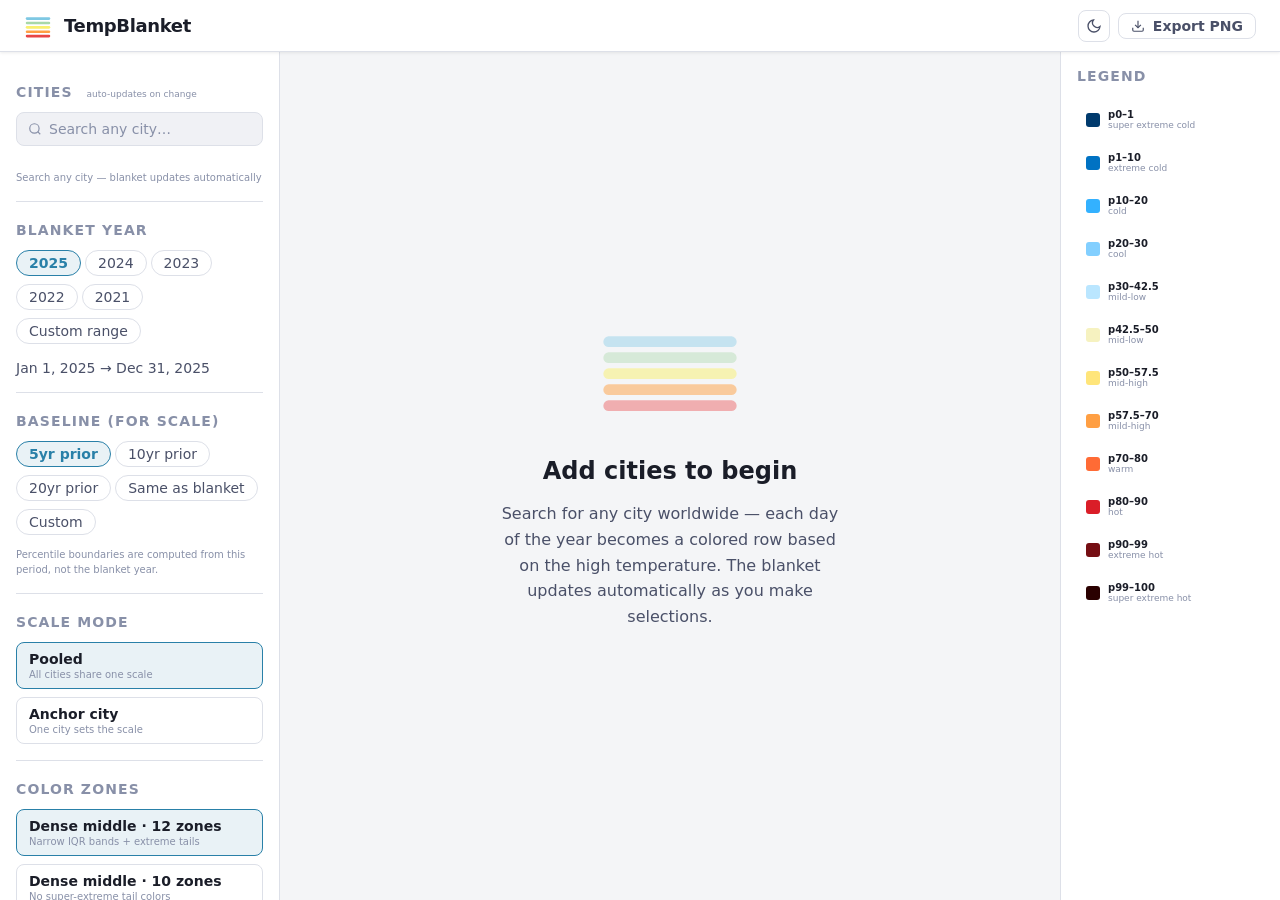
==== roles/temperature-blanket/files/index.html @ abc6fe7b "add new temp blanket app" ====
<!DOCTYPE html>
<html lang="en" data-theme="dark">
<head>
  <meta charset="UTF-8" />
  <meta name="viewport" content="width=device-width, initial-scale=1.0" />
  <title>Temperature Blanket — Visualize Any City's Year in Color</title>
  <meta name="description" content="Turn any city's temperature data into a beautiful knitting blanket pattern. Explore seasonal variation across cities worldwide." />
  <link rel="preconnect" href="https://api.fontshare.com" />
  <link href="https://api.fontshare.com/v2/css?f[]=satoshi@400,500,600,700&f[]=cabinet-grotesk@700,800&display=swap" rel="stylesheet" />
  <link rel="stylesheet" href="styles.css" />
</head>
<body>
  <!-- Header -->
  <header class="app-header">
    <div class="header-brand">
      <svg class="logo-icon" viewBox="0 0 32 32" fill="none" aria-label="Temperature Blanket logo">
        <rect x="2" y="6" width="28" height="3" rx="1.5" fill="#7ec8e3"/>
        <rect x="2" y="11" width="28" height="3" rx="1.5" fill="#a8d8a8"/>
        <rect x="2" y="16" width="28" height="3" rx="1.5" fill="#f9f06e"/>
        <rect x="2" y="21" width="28" height="3" rx="1.5" fill="#ff9f43"/>
        <rect x="2" y="26" width="28" height="3" rx="1.5" fill="#e84545"/>
      </svg>
      <span class="logo-text">TempBlanket</span>
    </div>
    <div class="header-actions">
      <button class="btn btn-ghost btn-icon" id="btn-theme" title="Toggle theme" data-testid="button-theme">
        <svg class="icon-sun" viewBox="0 0 24 24" fill="none" stroke="currentColor" stroke-width="2"><circle cx="12" cy="12" r="5"/><line x1="12" y1="1" x2="12" y2="3"/><line x1="12" y1="21" x2="12" y2="23"/><line x1="4.22" y1="4.22" x2="5.64" y2="5.64"/><line x1="18.36" y1="18.36" x2="19.78" y2="19.78"/><line x1="1" y1="12" x2="3" y2="12"/><line x1="21" y1="12" x2="23" y2="12"/><line x1="4.22" y1="19.78" x2="5.64" y2="18.36"/><line x1="18.36" y1="5.64" x2="19.78" y2="4.22"/></svg>
        <svg class="icon-moon" viewBox="0 0 24 24" fill="none" stroke="currentColor" stroke-width="2"><path d="M21 12.79A9 9 0 1 1 11.21 3 7 7 0 0 0 21 12.79z"/></svg>
      </button>
      <button class="btn btn-ghost btn-sm" id="btn-download" data-testid="button-download">
        <svg viewBox="0 0 24 24" fill="none" stroke="currentColor" stroke-width="2" class="btn-icon-left"><path d="M21 15v4a2 2 0 01-2 2H5a2 2 0 01-2-2v-4"/><polyline points="7,10 12,15 17,10"/><line x1="12" y1="15" x2="12" y2="3"/></svg>
        Export PNG
      </button>
    </div>
  </header>

  <!-- Main layout -->
  <div class="app-layout">

    <!-- Sidebar controls -->
    <aside class="sidebar" id="sidebar">
      <div class="sidebar-scroll">

        <!-- Cities section -->
        <section class="control-section">
          <h2 class="section-title">Cities <span class="section-hint">auto-updates on change</span></h2>
          <div class="city-search-wrap">
            <div class="search-input-wrap">
              <svg class="search-icon" viewBox="0 0 24 24" fill="none" stroke="currentColor" stroke-width="2"><circle cx="11" cy="11" r="8"/><line x1="21" y1="21" x2="16.65" y2="16.65"/></svg>
              <input type="text" id="city-search" class="input" placeholder="Search any city…" autocomplete="off" data-testid="input-city-search" />
              <button class="search-clear hidden" id="search-clear" aria-label="Clear search">
                <svg viewBox="0 0 24 24" fill="none" stroke="currentColor" stroke-width="2"><line x1="18" y1="6" x2="6" y2="18"/><line x1="6" y1="6" x2="18" y2="18"/></svg>
              </button>
            </div>
            <div class="search-results hidden" id="search-results"></div>
          </div>
          <div class="city-chips" id="city-chips"></div>
          <p class="hint-text" id="city-hint">Search any city — blanket updates automatically</p>
        </section>

        <!-- Date range -->
        <section class="control-section">
          <h2 class="section-title">Blanket Year</h2>
          <div class="preset-pills" id="year-pills">
            <!-- populated by JS -->
          </div>
          <div class="date-inputs hidden" id="custom-range-inputs">
            <div class="form-row">
              <label class="form-label">Start</label>
              <input type="date" id="date-start" class="input" data-testid="input-date-start" />
            </div>
            <div class="form-row">
              <label class="form-label">End</label>
              <input type="date" id="date-end" class="input" data-testid="input-date-end" />
            </div>
          </div>
          <span class="date-range-text" id="date-range-text"></span>
        </section>

        <!-- Baseline -->
        <section class="control-section">
          <h2 class="section-title">Baseline (for scale)</h2>
          <div class="preset-pills" id="baseline-pills">
            <!-- populated by JS -->
          </div>
          <div class="date-inputs hidden" id="baseline-custom-inputs">
            <div class="form-row">
              <label class="form-label">Start</label>
              <input type="date" id="baseline-start" class="input" />
            </div>
            <div class="form-row">
              <label class="form-label">End</label>
              <input type="date" id="baseline-end" class="input" />
            </div>
          </div>
          <p class="hint-text">Percentile boundaries are computed from this period, not the blanket year.</p>
        </section>

        <!-- Scale mode -->
        <section class="control-section">
          <h2 class="section-title">Scale Mode</h2>
          <div class="radio-group">
            <label class="radio-option" data-testid="scale-pooled">
              <input type="radio" name="scale" value="pooled" checked />
              <span class="radio-label">
                <span class="radio-title">Pooled</span>
                <span class="radio-desc">All cities share one scale</span>
              </span>
            </label>
            <label class="radio-option" data-testid="scale-anchor">
              <input type="radio" name="scale" value="anchor" />
              <span class="radio-label">
                <span class="radio-title">Anchor city</span>
                <span class="radio-desc">One city sets the scale</span>
              </span>
            </label>
          </div>
          <div class="hidden" id="anchor-selector">
            <select class="input" id="anchor-city" data-testid="select-anchor-city">
              <option value="">Select anchor city…</option>
            </select>
          </div>
        </section>

        <!-- Bucket mode -->
        <section class="control-section">
          <h2 class="section-title">Color Zones</h2>
          <div class="radio-group">
            <label class="radio-option" data-testid="bucket-dense12">
              <input type="radio" name="bucket" value="dense12" checked />
              <span class="radio-label">
                <span class="radio-title">Dense middle · 12 zones</span>
                <span class="radio-desc">Narrow IQR bands + extreme tails</span>
              </span>
            </label>
            <label class="radio-option" data-testid="bucket-dense10">
              <input type="radio" name="bucket" value="dense10" />
              <span class="radio-label">
                <span class="radio-title">Dense middle · 10 zones</span>
                <span class="radio-desc">No super-extreme tail colors</span>
              </span>
            </label>
            <label class="radio-option" data-testid="bucket-uniform-pct">
              <input type="radio" name="bucket" value="uniform-pct" />
              <span class="radio-label">
                <span class="radio-title">Uniform percentile</span>
                <span class="radio-desc">Equal deciles (p0–10, 10–20…)</span>
              </span>
            </label>
            <label class="radio-option" data-testid="bucket-uniform-temp">
              <input type="radio" name="bucket" value="uniform-temp" />
              <span class="radio-label">
                <span class="radio-title">Uniform temperature</span>
                <span class="radio-desc">Equal °F width across range</span>
              </span>
            </label>
          </div>
        </section>

        <!-- Color palette -->
        <section class="control-section">
          <h2 class="section-title">Color Palette</h2>
          <div class="palette-grid" id="palette-grid">
            <!-- populated by JS -->
          </div>
          <div class="custom-colors hidden" id="custom-colors">
            <p class="hint-text">Click a swatch to edit</p>
            <div class="swatch-row" id="swatch-row"></div>
          </div>
          <div class="gradient-pickers hidden" id="gradient-pickers">
            <div class="gradient-picker-row">
              <label class="gradient-label">Cold end</label>
              <input type="color" id="gradient-start" value="#003a6d" class="color-picker" />
              <div class="gradient-preview" id="gradient-preview"></div>
              <input type="color" id="gradient-end" value="#750e13" class="color-picker" />
              <label class="gradient-label">Hot end</label>
            </div>
            <p class="hint-text">Colors are linearly interpolated across all zones</p>
          </div>
        </section>

        <!-- Options -->
        <section class="control-section">
          <h2 class="section-title">Options</h2>
          <label class="toggle-row" data-testid="toggle-sh-shift">
            <span class="toggle-label">
              <span>Shift southern hemisphere</span>
              <span class="toggle-desc">+6 months for seasonal alignment</span>
            </span>
            <div class="toggle-switch">
              <input type="checkbox" id="toggle-sh" checked />
              <span class="toggle-knob"></span>
            </div>
          </label>
          <label class="toggle-row" data-testid="toggle-fahrenheit">
            <span class="toggle-label">
              <span>Display in Fahrenheit</span>
              <span class="toggle-desc">Off = Celsius</span>
            </span>
            <div class="toggle-switch">
              <input type="checkbox" id="toggle-fahrenheit" checked />
              <span class="toggle-knob"></span>
            </div>
          </label>
        </section>

        <!-- spacer -->

      </div>
    </aside>

    <!-- Main canvas area -->
    <main class="canvas-area" id="canvas-area">
      <!-- Loading state -->
      <div class="loading-overlay hidden" id="loading-overlay">
        <div class="loading-content">
          <div class="spinner"></div>
          <p class="loading-text" id="loading-text">Fetching weather data…</p>
          <div class="loading-progress">
            <div class="progress-bar" id="progress-bar"></div>
          </div>
        </div>
      </div>

      <!-- Empty state -->
      <div class="empty-state" id="empty-state">
        <div class="empty-illustration">
          <svg viewBox="0 0 120 80" fill="none" class="empty-svg">
            <rect x="10" y="10" width="100" height="8" rx="4" fill="#7ec8e3" opacity="0.4"/>
            <rect x="10" y="22" width="100" height="8" rx="4" fill="#a8d8a8" opacity="0.4"/>
            <rect x="10" y="34" width="100" height="8" rx="4" fill="#f9f06e" opacity="0.5"/>
            <rect x="10" y="46" width="100" height="8" rx="4" fill="#ff9f43" opacity="0.5"/>
            <rect x="10" y="58" width="100" height="8" rx="4" fill="#e84545" opacity="0.4"/>
          </svg>
        </div>
        <h2 class="empty-title">Add cities to begin</h2>
        <p class="empty-desc">Search for any city worldwide — each day of the year becomes a colored row based on the high temperature. The blanket updates automatically as you make selections.</p>
      </div>

      <!-- Error state -->
      <div class="error-state hidden" id="error-state">
        <p class="error-text" id="error-text"></p>
        <button class="btn btn-ghost btn-sm" id="btn-retry">Retry</button>
      </div>

      <!-- Blanket canvas container -->
      <div class="blanket-container hidden" id="blanket-container">
        <!-- Zoom controls -->
        <div class="zoom-controls">
          <button class="btn btn-ghost btn-icon btn-sm" id="btn-zoom-in" title="Zoom in" data-testid="button-zoom-in">
            <svg viewBox="0 0 24 24" fill="none" stroke="currentColor" stroke-width="2"><line x1="12" y1="5" x2="12" y2="19"/><line x1="5" y1="12" x2="19" y2="12"/></svg>
          </button>
          <span class="zoom-level" id="zoom-level">100%</span>
          <button class="btn btn-ghost btn-icon btn-sm" id="btn-zoom-out" title="Zoom out" data-testid="button-zoom-out">
            <svg viewBox="0 0 24 24" fill="none" stroke="currentColor" stroke-width="2"><line x1="5" y1="12" x2="19" y2="12"/></svg>
          </button>
          <button class="btn btn-ghost btn-icon btn-sm" id="btn-zoom-reset" title="Reset zoom" data-testid="button-zoom-reset">
            <svg viewBox="0 0 24 24" fill="none" stroke="currentColor" stroke-width="2"><path d="M3 12a9 9 0 1 0 9-9 9.75 9.75 0 0 0-6.74 2.74L3 8"/><path d="M3 3v5h5"/></svg>
          </button>
        </div>

        <!-- Canvas wrapper (pan/zoom target) -->
        <div class="canvas-scroll-wrap" id="canvas-scroll-wrap">
          <div class="canvas-transform-wrap" id="canvas-transform-wrap">
            <div class="blanket-columns" id="blanket-columns">
              <!-- columns injected by JS -->
            </div>
          </div>
        </div>
      </div>

      <!-- Tooltip -->
      <div class="tooltip hidden" id="tooltip">
        <div class="tooltip-city" id="tooltip-city"></div>
        <div class="tooltip-date" id="tooltip-date"></div>
        <div class="tooltip-temp" id="tooltip-temp"></div>
        <div class="tooltip-zone" id="tooltip-zone"></div>
      </div>
    </main>

    <!-- Legend panel -->
    <aside class="legend-panel" id="legend-panel">
      <h2 class="section-title">Legend</h2>
      <div class="legend-items" id="legend-items">
        <!-- populated by JS -->
      </div>
      <div class="legend-stats hidden" id="legend-stats">
        <h3 class="stats-title">Selected City Stats</h3>
        <div class="stats-grid" id="stats-grid"></div>
      </div>
    </aside>

  </div>

  <!-- Per-city override popover (shared, single instance) -->
  <div class="col-popover hidden" id="col-popover">
    <div class="popover-section">
      <div class="popover-label">City</div>
      <div class="city-search-wrap" style="position:relative">
        <div class="search-input-wrap">
          <svg class="search-icon" viewBox="0 0 24 24" fill="none" stroke="currentColor" stroke-width="2"><circle cx="11" cy="11" r="8"/><line x1="21" y1="21" x2="16.65" y2="16.65"/></svg>
          <input type="text" id="popover-city-search" class="input" placeholder="Change city…" autocomplete="off" />
        </div>
        <div class="search-results hidden" id="popover-city-results"></div>
      </div>
    </div>
    <div class="popover-section">
      <div class="popover-label">Year</div>
      <div class="popover-year-pills" id="popover-year-pills"></div>
      <div class="popover-custom-dates hidden" id="popover-custom-dates">
        <div class="popover-date-row">
          <input type="date" id="popover-date-start" class="input input-sm" />
          <span class="popover-date-sep">→</span>
          <input type="date" id="popover-date-end" class="input input-sm" />
        </div>
      </div>
    </div>
    <div class="popover-section">
      <div class="popover-label">Color Palette</div>
      <div class="popover-palette-grid" id="popover-palette-grid"></div>
    </div>
    <div class="popover-section">
      <div class="popover-label">Zone Scheme</div>
      <div class="popover-zones" id="popover-zones"></div>
    </div>
    <button class="btn btn-ghost btn-sm btn-full" id="popover-reset">Reset to global defaults</button>
  </div>

  <script src="app.js"></script>
</body>
</html>
---- roles/temperature-blanket/files/styles.css ----
/* ============================================================
   Temperature Blanket — Design System + Styles
   Dark-first, cozy/data-aesthetic
   ============================================================ */

@import url('https://api.fontshare.com/v2/css?f[]=satoshi@400,500,600,700&f[]=cabinet-grotesk@700,800&display=swap');

/* ── Tokens ──────────────────────────────────────────────── */
:root {
  --font-display: 'Cabinet Grotesk', 'Satoshi', system-ui, sans-serif;
  --font-body:    'Satoshi', system-ui, sans-serif;

  --text-xs:   clamp(0.75rem,  0.7rem  + 0.25vw, 0.875rem);
  --text-sm:   clamp(0.875rem, 0.8rem  + 0.35vw, 1rem);
  --text-base: clamp(1rem,     0.95rem + 0.25vw, 1.125rem);
  --text-lg:   clamp(1.125rem, 1rem    + 0.75vw, 1.5rem);
  --text-xl:   clamp(1.5rem,   1.2rem  + 1.25vw, 2.25rem);

  --space-1:  0.25rem;
  --space-2:  0.5rem;
  --space-3:  0.75rem;
  --space-4:  1rem;
  --space-5:  1.25rem;
  --space-6:  1.5rem;
  --space-8:  2rem;
  --space-10: 2.5rem;
  --space-12: 3rem;

  --radius-sm:  4px;
  --radius-md:  8px;
  --radius-lg:  12px;
  --radius-xl:  16px;
  --radius-full: 9999px;

  --sidebar-w: 280px;
  --legend-w:  220px;
  --header-h:  52px;

  --transition: 150ms ease;
  --transition-slow: 300ms ease;

  /* Row height per day in the blanket */
  --row-h: 5px;
}

/* ── Dark Theme (default) ────────────────────────────────── */
:root, [data-theme="dark"] {
  --color-bg:         #0d0f14;
  --color-surface:    #13161e;
  --color-surface-2:  #1a1e28;
  --color-surface-3:  #222636;
  --color-border:     #2a2f40;
  --color-border-2:   #353b52;
  --color-text:       #e8eaf0;
  --color-text-2:     #9aa0b8;
  --color-text-3:     #5c6278;
  --color-accent:     #7ec8e3;
  --color-accent-dim: rgba(126, 200, 227, 0.12);
  --color-danger:     #e84545;
  --color-success:    #a8d8a8;
  --shadow-sm: 0 1px 3px rgba(0,0,0,0.4);
  --shadow-md: 0 4px 16px rgba(0,0,0,0.5);
  --shadow-lg: 0 8px 32px rgba(0,0,0,0.6);
}

[data-theme="light"] {
  --color-bg:         #f4f5f7;
  --color-surface:    #ffffff;
  --color-surface-2:  #f0f1f5;
  --color-surface-3:  #e8eaef;
  --color-border:     #dde0e8;
  --color-border-2:   #cdd0da;
  --color-text:       #1a1d28;
  --color-text-2:     #4a5068;
  --color-text-3:     #8890a8;
  --color-accent:     #2980a8;
  --color-accent-dim: rgba(41, 128, 168, 0.1);
  --color-danger:     #d63030;
  --color-success:    #3a8a3a;
  --shadow-sm: 0 1px 3px rgba(0,0,0,0.08);
  --shadow-md: 0 4px 16px rgba(0,0,0,0.12);
  --shadow-lg: 0 8px 32px rgba(0,0,0,0.16);
}

/* ── Reset ───────────────────────────────────────────────── */
*, *::before, *::after { box-sizing: border-box; margin: 0; padding: 0; }
html { font-size: 16px; -webkit-font-smoothing: antialiased; }
body {
  font-family: var(--font-body);
  background: var(--color-bg);
  color: var(--color-text);
  font-size: var(--text-sm);
  overflow: hidden;
  height: 100vh;
  display: flex;
  flex-direction: column;
}

/* ── Header ──────────────────────────────────────────────── */
.app-header {
  height: var(--header-h);
  background: var(--color-surface);
  border-bottom: 1px solid var(--color-border);
  display: flex;
  align-items: center;
  justify-content: space-between;
  padding: 0 var(--space-6);
  flex-shrink: 0;
  z-index: 100;
  box-shadow: var(--shadow-sm);
}
.header-brand { display: flex; align-items: center; gap: var(--space-3); }
.logo-icon { width: 28px; height: 28px; }
.logo-text {
  font-family: var(--font-display);
  font-size: var(--text-base);
  font-weight: 800;
  letter-spacing: -0.02em;
  color: var(--color-text);
}
.header-actions { display: flex; align-items: center; gap: var(--space-2); }

/* ── App Layout ──────────────────────────────────────────── */
.app-layout {
  display: grid;
  grid-template-columns: var(--sidebar-w) 1fr var(--legend-w);
  flex: 1;
  overflow: hidden;
}

/* ── Sidebar ─────────────────────────────────────────────── */
.sidebar {
  background: var(--color-surface);
  border-right: 1px solid var(--color-border);
  overflow: hidden;
  display: flex;
  flex-direction: column;
}
.sidebar-scroll {
  flex: 1;
  overflow-y: auto;
  padding: var(--space-4);
  display: flex;
  flex-direction: column;
  gap: var(--space-1);
}
.sidebar-scroll::-webkit-scrollbar { width: 4px; }
.sidebar-scroll::-webkit-scrollbar-thumb { background: var(--color-border-2); border-radius: var(--radius-full); }

.control-section {
  padding: var(--space-4) 0;
  border-bottom: 1px solid var(--color-border);
  display: flex;
  flex-direction: column;
  gap: var(--space-3);
}
.control-section:last-of-type { border-bottom: none; }

.section-title {
  font-family: var(--font-display);
  font-size: var(--text-xs);
  font-weight: 700;
  text-transform: uppercase;
  letter-spacing: 0.08em;
  color: var(--color-text-3);
}

/* ── City Search ─────────────────────────────────────────── */
.city-search-wrap { position: relative; }
.search-input-wrap {
  position: relative;
  display: flex;
  align-items: center;
}
.search-icon {
  position: absolute;
  left: var(--space-3);
  width: 14px;
  height: 14px;
  color: var(--color-text-3);
  pointer-events: none;
}
.search-clear {
  position: absolute;
  right: var(--space-2);
  background: none;
  border: none;
  cursor: pointer;
  color: var(--color-text-3);
  width: 20px;
  height: 20px;
  display: flex;
  align-items: center;
  justify-content: center;
  border-radius: var(--radius-sm);
}
.search-clear svg { width: 12px; height: 12px; }
.search-clear:hover { color: var(--color-text); background: var(--color-surface-3); }

.search-results {
  position: absolute;
  top: calc(100% + var(--space-1));
  left: 0;
  right: 0;
  background: var(--color-surface-2);
  border: 1px solid var(--color-border-2);
  border-radius: var(--radius-md);
  box-shadow: var(--shadow-md);
  z-index: 200;
  overflow: hidden;
  max-height: 200px;
  overflow-y: auto;
}
.search-result-item {
  padding: var(--space-2) var(--space-4);
  cursor: pointer;
  transition: background var(--transition);
  display: flex;
  flex-direction: column;
  gap: 2px;
}
.search-result-item:hover { background: var(--color-surface-3); }
.result-name { font-size: var(--text-sm); font-weight: 500; color: var(--color-text); }
.result-country { font-size: var(--text-xs); color: var(--color-text-3); }
.search-loading { padding: var(--space-3) var(--space-4); color: var(--color-text-3); font-size: var(--text-xs); }

/* ── City Chips ──────────────────────────────────────────── */
.city-chips {
  display: flex;
  flex-direction: column;
  gap: var(--space-2);
}
.city-chip {
  display: flex;
  align-items: center;
  gap: var(--space-2);
  padding: var(--space-2) var(--space-3);
  background: var(--color-surface-2);
  border: 1px solid var(--color-border);
  border-radius: var(--radius-md);
  transition: border-color var(--transition);
}
.city-chip:hover { border-color: var(--color-border-2); }
.chip-dot {
  width: 10px;
  height: 10px;
  border-radius: 2px;
  flex-shrink: 0;
}
.chip-info { flex: 1; min-width: 0; }
.chip-name {
  font-size: var(--text-xs);
  font-weight: 600;
  color: var(--color-text);
  white-space: nowrap;
  overflow: hidden;
  text-overflow: ellipsis;
  display: flex;
  align-items: center;
  gap: var(--space-1);
}
.chip-badge {
  font-size: 9px;
  font-weight: 700;
  padding: 1px 4px;
  border-radius: 3px;
  text-transform: uppercase;
  letter-spacing: 0.05em;
  background: var(--color-accent-dim);
  color: var(--color-accent);
}
.chip-meta { font-size: 10px; color: var(--color-text-3); }
.chip-actions { display: flex; gap: var(--space-1); }
.chip-btn {
  width: 22px;
  height: 22px;
  display: flex;
  align-items: center;
  justify-content: center;
  border: none;
  background: none;
  cursor: pointer;
  border-radius: var(--radius-sm);
  color: var(--color-text-3);
  transition: all var(--transition);
}
.chip-btn:hover { background: var(--color-surface-3); color: var(--color-text); }
.chip-btn svg { width: 12px; height: 12px; }
.chip-btn.remove:hover { color: var(--color-danger); }

/* ── Pills / Presets ─────────────────────────────────────── */
.preset-pills {
  display: flex;
  gap: var(--space-1);
  flex-wrap: wrap;
  row-gap: var(--space-2);
}
.pill {
  padding: var(--space-1) var(--space-3);
  border-radius: var(--radius-full);
  border: 1px solid var(--color-border);
  background: none;
  color: var(--color-text-2);
  font-size: var(--text-xs);
  font-weight: 500;
  cursor: pointer;
  font-family: var(--font-body);
  transition: all var(--transition);
}
.pill:hover { border-color: var(--color-border-2); color: var(--color-text); }
.pill.active {
  background: var(--color-accent-dim);
  border-color: var(--color-accent);
  color: var(--color-accent);
  font-weight: 600;
}

/* ── Date inputs ─────────────────────────────────────────── */
.date-inputs { display: flex; flex-direction: column; gap: var(--space-2); }
.form-row { display: flex; align-items: center; gap: var(--space-3); }
.form-label { font-size: var(--text-xs); color: var(--color-text-3); width: 36px; flex-shrink: 0; }
.date-range-text { font-size: var(--text-xs); color: var(--color-text-2); display: block; margin-top: var(--space-1); }

/* ── Radio options ───────────────────────────────────────── */
.radio-group { display: flex; flex-direction: column; gap: var(--space-2); }
.radio-option {
  display: flex;
  align-items: flex-start;
  gap: var(--space-2);
  padding: var(--space-2) var(--space-3);
  border-radius: var(--radius-md);
  border: 1px solid var(--color-border);
  cursor: pointer;
  transition: all var(--transition);
}
.radio-option input[type="radio"] { display: none; }
.radio-option:has(input:checked) {
  border-color: var(--color-accent);
  background: var(--color-accent-dim);
}
.radio-option:hover { border-color: var(--color-border-2); }
.radio-option:has(input:checked):hover { border-color: var(--color-accent); }
.radio-label { display: flex; flex-direction: column; gap: 2px; }
.radio-title { font-size: var(--text-xs); font-weight: 600; color: var(--color-text); }
.radio-desc { font-size: 10px; color: var(--color-text-3); }

/* ── Toggle switch ───────────────────────────────────────── */
.toggle-row {
  display: flex;
  align-items: center;
  justify-content: space-between;
  gap: var(--space-3);
  cursor: pointer;
  padding: var(--space-2) 0;
}
.toggle-label { display: flex; flex-direction: column; gap: 2px; font-size: var(--text-xs); }
.toggle-desc { font-size: 10px; color: var(--color-text-3); font-weight: 400; }
.toggle-switch {
  position: relative;
  width: 36px;
  height: 20px;
  flex-shrink: 0;
}
.toggle-switch input { display: none; }
.toggle-knob {
  position: absolute;
  inset: 0;
  background: var(--color-surface-3);
  border-radius: var(--radius-full);
  border: 1px solid var(--color-border-2);
  transition: background var(--transition);
  cursor: pointer;
}
.toggle-knob::after {
  content: '';
  position: absolute;
  width: 14px;
  height: 14px;
  top: 2px;
  left: 2px;
  background: var(--color-text-3);
  border-radius: 50%;
  transition: all var(--transition);
}
.toggle-switch input:checked + .toggle-knob {
  background: var(--color-accent);
  border-color: var(--color-accent);
}
.toggle-switch input:checked + .toggle-knob::after {
  transform: translateX(16px);
  background: white;
}

/* ── Palette ─────────────────────────────────────────────── */
.palette-grid {
  display: grid;
  grid-template-columns: 1fr 1fr;
  gap: var(--space-2);
}
.palette-option {
  border: 2px solid transparent;
  border-radius: var(--radius-md);
  cursor: pointer;
  overflow: hidden;
  transition: border-color var(--transition);
  background: none;
  padding: 0;
}
.palette-option:hover { border-color: var(--color-border-2); }
.palette-option.active { border-color: var(--color-accent); }
.palette-preview {
  display: flex;
  height: 28px;
}
.palette-preview span { flex: 1; }
.palette-name {
  font-size: 10px;
  color: var(--color-text-3);
  padding: var(--space-1) var(--space-2);
  display: block;
  text-align: center;
  background: var(--color-surface-2);
}
.swatch-row {
  display: flex;
  gap: 2px;
  flex-wrap: wrap;
}

/* ── Gradient pickers ────────────────────────────────────── */
.gradient-pickers { display: flex; flex-direction: column; gap: var(--space-2); }
.gradient-picker-row {
  display: flex;
  align-items: center;
  gap: var(--space-2);
}
.gradient-label { font-size: 9px; color: var(--color-text-3); white-space: nowrap; }
.color-picker {
  width: 28px;
  height: 28px;
  border: none;
  padding: 0;
  border-radius: var(--radius-sm);
  cursor: pointer;
  background: none;
  flex-shrink: 0;
}
.color-picker::-webkit-color-swatch-wrapper { padding: 0; }
.color-picker::-webkit-color-swatch { border: 1px solid var(--color-border-2); border-radius: var(--radius-sm); }
.gradient-preview {
  flex: 1;
  height: 20px;
  border-radius: var(--radius-sm);
  border: 1px solid var(--color-border);
}
.swatch-btn {
  width: 20px;
  height: 20px;
  border-radius: var(--radius-sm);
  border: 2px solid transparent;
  cursor: pointer;
  transition: border-color var(--transition);
  position: relative;
}
.swatch-btn:hover { border-color: white; transform: scale(1.1); }

/* ── Input ───────────────────────────────────────────────── */
.input {
  width: 100%;
  padding: var(--space-2) var(--space-3);
  padding-left: var(--space-8);
  background: var(--color-surface-2);
  border: 1px solid var(--color-border);
  border-radius: var(--radius-md);
  color: var(--color-text);
  font-size: var(--text-xs);
  font-family: var(--font-body);
  transition: border-color var(--transition);
  outline: none;
}
.input:not([type="text"]) { padding-left: var(--space-3); }
.input:focus { border-color: var(--color-accent); }
.input::placeholder { color: var(--color-text-3); }
select.input { cursor: pointer; }

/* ── Buttons ─────────────────────────────────────────────── */
.btn {
  display: inline-flex;
  align-items: center;
  justify-content: center;
  gap: var(--space-2);
  padding: var(--space-2) var(--space-4);
  border-radius: var(--radius-md);
  border: 1px solid transparent;
  font-size: var(--text-xs);
  font-weight: 600;
  font-family: var(--font-body);
  cursor: pointer;
  transition: all var(--transition);
  white-space: nowrap;
  text-decoration: none;
}
.btn-primary {
  background: var(--color-accent);
  color: #0d0f14;
  border-color: var(--color-accent);
}
.btn-primary:hover { filter: brightness(1.1); }
.btn-ghost {
  background: none;
  color: var(--color-text-2);
  border-color: var(--color-border);
}
.btn-ghost:hover { background: var(--color-surface-2); color: var(--color-text); border-color: var(--color-border-2); }
.btn-sm { padding: var(--space-1) var(--space-3); }
.btn-icon { width: 32px; height: 32px; padding: 0; }
.btn-icon svg { width: 16px; height: 16px; }
.btn-icon-left { width: 14px; height: 14px; }
.btn-full { width: 100%; }

/* ── Generate button ─────────────────────────────────────── */
.generate-wrap { padding: var(--space-4) 0 var(--space-2); }

/* ── Hints ───────────────────────────────────────────────── */
.hint-text { font-size: 10px; color: var(--color-text-3); line-height: 1.5; }
.section-hint { font-size: 9px; font-weight: 400; color: var(--color-text-3); text-transform: none; letter-spacing: 0; margin-left: var(--space-2); }

/* ── Canvas Area ─────────────────────────────────────────── */
.canvas-area {
  position: relative;
  overflow: hidden;
  background: var(--color-bg);
  display: flex;
  flex-direction: column;
}

/* ── Empty State ─────────────────────────────────────────── */
.empty-state {
  flex: 1;
  display: flex;
  flex-direction: column;
  align-items: center;
  justify-content: center;
  gap: var(--space-4);
  padding: var(--space-8);
  text-align: center;
}
.empty-illustration { margin-bottom: var(--space-2); }
.empty-svg { width: 160px; height: auto; }
.empty-title {
  font-family: var(--font-display);
  font-size: var(--text-lg);
  font-weight: 800;
  color: var(--color-text);
}
.empty-desc {
  font-size: var(--text-sm);
  color: var(--color-text-2);
  max-width: 340px;
  line-height: 1.6;
}

/* ── Error State ─────────────────────────────────────────── */
.error-state {
  flex: 1;
  display: flex;
  flex-direction: column;
  align-items: center;
  justify-content: center;
  gap: var(--space-4);
  padding: var(--space-8);
}
.error-text { font-size: var(--text-sm); color: var(--color-danger); text-align: center; }

/* ── Loading ─────────────────────────────────────────────── */
.loading-overlay {
  position: absolute;
  inset: 0;
  background: rgba(13,15,20,0.85);
  z-index: 50;
  display: flex;
  align-items: center;
  justify-content: center;
}
[data-theme="light"] .loading-overlay { background: rgba(244,245,247,0.85); }
.loading-content { display: flex; flex-direction: column; align-items: center; gap: var(--space-4); }
.spinner {
  width: 36px;
  height: 36px;
  border: 3px solid var(--color-border);
  border-top-color: var(--color-accent);
  border-radius: 50%;
  animation: spin 0.8s linear infinite;
}
@keyframes spin { to { transform: rotate(360deg); } }
.loading-text { font-size: var(--text-sm); color: var(--color-text-2); }
.loading-progress {
  width: 200px;
  height: 3px;
  background: var(--color-border);
  border-radius: var(--radius-full);
  overflow: hidden;
}
.progress-bar {
  height: 100%;
  background: var(--color-accent);
  border-radius: var(--radius-full);
  width: 0%;
  transition: width 300ms ease;
}

/* ── Blanket Container ───────────────────────────────────── */
.blanket-container {
  flex: 1;
  display: flex;
  flex-direction: column;
  overflow: hidden;
  position: relative;
}

/* ── Zoom Controls ───────────────────────────────────────── */
.zoom-controls {
  position: absolute;
  top: var(--space-3);
  right: var(--space-3);
  z-index: 20;
  display: flex;
  align-items: center;
  gap: var(--space-1);
  background: var(--color-surface);
  border: 1px solid var(--color-border);
  border-radius: var(--radius-md);
  padding: var(--space-1);
  box-shadow: var(--shadow-sm);
}
.zoom-level {
  font-size: var(--text-xs);
  color: var(--color-text-2);
  min-width: 36px;
  text-align: center;
  font-variant-numeric: tabular-nums;
}

/* ── Canvas scroll wrap ──────────────────────────────────── */
.canvas-scroll-wrap {
  flex: 1;
  overflow: auto;
  cursor: grab;
  user-select: none;
  padding: var(--space-6);
  padding-top: var(--space-10);
}
.canvas-scroll-wrap:active { cursor: grabbing; }
.canvas-scroll-wrap::-webkit-scrollbar { width: 6px; height: 6px; }
.canvas-scroll-wrap::-webkit-scrollbar-thumb { background: var(--color-border-2); border-radius: var(--radius-full); }

.canvas-transform-wrap { display: inline-block; transform-origin: top left; }

/* ── Blanket columns ─────────────────────────────────────── */
.blanket-columns {
  display: flex;
  gap: var(--space-3);
  align-items: flex-start;
}

/* Month labels panel — sits left of all columns, same height as blankets */
.month-labels-panel {
  display: flex;
  flex-direction: column;
  flex-shrink: 0;
  width: 34px;
}
.month-header-spacer {
  /* matches col-header height so labels align with canvas rows */
  height: var(--col-header-h, 62px);
  flex-shrink: 0;
}

.blanket-city-col { display: flex; flex-direction: column; align-items: center; }
.blanket-city-label {
  font-size: var(--text-xs);
  font-weight: 700;
  color: var(--color-text-2);
  margin-bottom: var(--space-2);
  text-align: center;
  white-space: nowrap;
  max-width: 120px;
  overflow: hidden;
  text-overflow: ellipsis;
}
.blanket-city-label .sh-badge {
  font-size: 9px;
  color: var(--color-accent);
  display: block;
  font-weight: 400;
}

.blanket-canvas-wrap {
  position: relative;
  display: flex;
}
.month-labels-col {
  display: flex;
  flex-direction: column;
  margin-right: var(--space-2);
  flex-shrink: 0;
}
.month-label-item {
  font-size: 9px;
  color: var(--color-text-3);
  line-height: 1;
  white-space: nowrap;
}

.city-canvas {
  display: block;
  cursor: crosshair;
  border-radius: var(--radius-sm);
}

/* ── Tooltip ─────────────────────────────────────────────── */
.tooltip {
  position: fixed;
  z-index: 1000;
  pointer-events: none;
  background: var(--color-surface);
  border: 1px solid var(--color-border-2);
  border-radius: var(--radius-md);
  padding: var(--space-2) var(--space-3);
  box-shadow: var(--shadow-md);
  min-width: 140px;
  transition: opacity 100ms ease;
}
.tooltip-city { font-size: 10px; font-weight: 700; color: var(--color-accent); margin-bottom: 2px; }
.tooltip-date { font-size: var(--text-xs); color: var(--color-text-2); margin-bottom: 2px; }
.tooltip-temp { font-size: var(--text-base); font-weight: 700; color: var(--color-text); }
.tooltip-zone { font-size: var(--text-xs); color: var(--color-text-3); margin-top: 2px; }

/* ── Legend Panel ────────────────────────────────────────── */
.legend-panel {
  background: var(--color-surface);
  border-left: 1px solid var(--color-border);
  overflow-y: auto;
  padding: var(--space-4);
  display: flex;
  flex-direction: column;
  gap: var(--space-4);
}
.legend-panel::-webkit-scrollbar { width: 4px; }
.legend-panel::-webkit-scrollbar-thumb { background: var(--color-border-2); border-radius: var(--radius-full); }

.legend-items { display: flex; flex-direction: column; gap: var(--space-1); }

.legend-item {
  display: flex;
  align-items: center;
  gap: var(--space-2);
  padding: var(--space-2);
  border-radius: var(--radius-sm);
  cursor: pointer;
  transition: background var(--transition);
  border: 1px solid transparent;
}
.legend-item:hover { background: var(--color-surface-2); }
.legend-item.highlighted { background: var(--color-surface-2); border-color: var(--color-border-2); }
.legend-item.dimmed { opacity: 0.35; }
.legend-swatch {
  width: 14px;
  height: 14px;
  border-radius: 3px;
  flex-shrink: 0;
}
.legend-info { flex: 1; min-width: 0; }
.legend-range { font-size: 10px; font-weight: 600; color: var(--color-text); display: block; }
.legend-name { font-size: 9px; color: var(--color-text-3); display: block; }

/* ── Stats ───────────────────────────────────────────────── */
.stats-title {
  font-size: var(--text-xs);
  font-weight: 700;
  color: var(--color-text-3);
  text-transform: uppercase;
  letter-spacing: 0.06em;
  padding-top: var(--space-2);
  border-top: 1px solid var(--color-border);
}
.stats-grid { display: flex; flex-direction: column; gap: var(--space-2); }
.stat-row { display: flex; justify-content: space-between; align-items: center; }
.stat-label { font-size: 10px; color: var(--color-text-3); }
.stat-value { font-size: var(--text-xs); font-weight: 600; color: var(--color-text); font-variant-numeric: tabular-nums; }

/* ── Utilities ───────────────────────────────────────────── */
.hidden { display: none !important; }

/* ── Responsive ──────────────────────────────────────────── */
@media (max-width: 900px) {
  :root {
    --sidebar-w: 240px;
    --legend-w:  180px;
  }
}
@media (max-width: 680px) {
  body { overflow: auto; }
  .app-layout {
    grid-template-columns: 1fr;
    grid-template-rows: auto 1fr auto;
  }
  .sidebar {
    border-right: none;
    border-bottom: 1px solid var(--color-border);
    max-height: 40vh;
  }
  .legend-panel {
    border-left: none;
    border-top: 1px solid var(--color-border);
    max-height: 30vh;
  }
  .canvas-area { min-height: 300px; }
  .zoom-controls { top: var(--space-2); right: var(--space-2); }
}

/* ── Skeleton loader ─────────────────────────────────────── */
.skeleton {
  background: linear-gradient(90deg,
    var(--color-surface-2) 25%,
    var(--color-surface-3) 50%,
    var(--color-surface-2) 75%);
  background-size: 200% 100%;
  animation: shimmer 1.5s infinite;
  border-radius: var(--radius-sm);
}
@keyframes shimmer { to { background-position: -200% 0; } }

/* ── Icon theme toggle ───────────────────────────────────── */
[data-theme="dark"] .icon-sun { display: block; }
[data-theme="dark"] .icon-moon { display: none; }
[data-theme="light"] .icon-sun { display: none; }
[data-theme="light"] .icon-moon { display: block; }
.icon-sun, .icon-moon { width: 16px; height: 16px; }

/* ── Per-city column headers ─────────────────────────────── */
.blanket-city-col { align-items: stretch; }

.col-header {
  background: var(--color-surface-2);
  border: 1px solid var(--color-border);
  border-radius: var(--radius-md) var(--radius-md) 0 0;
  padding: var(--space-2) var(--space-3);
  cursor: pointer;
  user-select: none;
  transition: border-color var(--transition), background var(--transition);
  margin-bottom: 0;
  min-width: 0;
}
.col-header:hover {
  border-color: var(--color-border-2);
  background: var(--color-surface-3);
}

.col-header-main {
  display: flex;
  align-items: flex-start;
  gap: var(--space-2);
  justify-content: space-between;
}

.col-header-info {
  display: flex;
  flex-direction: column;
  gap: 3px;
  min-width: 0;
  flex: 1;
}

.col-city-name {
  font-size: var(--text-sm);
  font-weight: 700;
  color: var(--color-text);
  white-space: nowrap;
  overflow: hidden;
  text-overflow: ellipsis;
  line-height: 1.3;
}

.sh-badge-sm {
  font-size: 9px;
  color: var(--color-accent);
  font-weight: 400;
  margin-left: 3px;
}

.col-override-chips {
  display: flex;
  flex-wrap: wrap;
  gap: 3px;
}

.col-chip {
  display: inline-block;
  font-size: var(--text-xs);
  font-weight: 500;
  padding: 2px 7px;
  border-radius: var(--radius-full);
  background: var(--color-surface-3);
  color: var(--color-text-3);
  border: 1px solid var(--color-border);
  line-height: 1.5;
  white-space: nowrap;
  transition: background var(--transition), color var(--transition);
}

.col-chip-overridden {
  background: var(--color-accent-dim);
  color: var(--color-accent);
  border-color: var(--color-accent);
}

.col-header-actions {
  display: flex;
  gap: 2px;
  flex-shrink: 0;
}

.col-btn {
  background: transparent;
  border: none;
  color: var(--color-text-3);
  cursor: pointer;
  font-size: 16px;
  line-height: 1;
  width: 24px;
  height: 24px;
  display: flex;
  align-items: center;
  justify-content: center;
  border-radius: var(--radius-sm);
  transition: background var(--transition), color var(--transition);
  padding: 0;
}
.col-btn:hover { background: var(--color-surface-3); color: var(--color-text); }
.col-btn-remove:hover { color: var(--color-danger); }
.col-btn-dupe:hover   { color: var(--color-accent); }

/* ── City popover ────────────────────────────────────────── */
.col-popover {
  position: fixed;
  z-index: 500;
  background: var(--color-surface);
  border: 1px solid var(--color-border-2);
  border-radius: var(--radius-lg);
  box-shadow: var(--shadow-lg);
  padding: var(--space-3);
  width: 280px;
  max-height: 80vh;
  overflow-y: auto;
  display: flex;
  flex-direction: column;
  gap: var(--space-3);
}
.col-popover.hidden { display: none; }

.popover-section {
  display: flex;
  flex-direction: column;
  gap: var(--space-2);
}

.popover-label {
  font-size: var(--text-xs);
  font-weight: 600;
  color: var(--color-text-2);
  text-transform: uppercase;
  letter-spacing: 0.05em;
}

.popover-year-pills {
  display: flex;
  flex-wrap: wrap;
  gap: var(--space-1);
}

.popover-custom-dates {
  display: flex;
  flex-direction: column;
  gap: var(--space-2);
}
.popover-date-row {
  display: flex;
  align-items: center;
  gap: var(--space-2);
}
.popover-date-sep {
  color: var(--color-text-3);
  font-size: var(--text-xs);
  flex-shrink: 0;
}
.input-sm {
  padding: var(--space-1) var(--space-2);
  font-size: var(--text-xs);
  height: auto;
  flex: 1;
  min-width: 0;
}

.popover-palette-grid {
  display: grid;
  grid-template-columns: repeat(4, 1fr);
  gap: var(--space-1);
}
.palette-option-sm {
  padding: var(--space-1);
}
.palette-option-sm .palette-name {
  font-size: 8px;
}
.palette-option-sm .palette-preview {
  height: 8px;
}

.popover-zones {
  display: flex;
  flex-direction: column;
  gap: var(--space-1);
}
.radio-option-sm {
  padding: var(--space-1) var(--space-2);
}
.radio-option-sm .radio-title {
  font-size: var(--text-xs);
}
.radio-option-sm .radio-desc { display: none; }

.pill-sm {
  font-size: 10px;
  padding: 2px 8px;
}

.btn-full {
  width: 100%;
  justify-content: center;
  margin-top: var(--space-1);
}
/* (overrides base .btn-full defined in button section) */
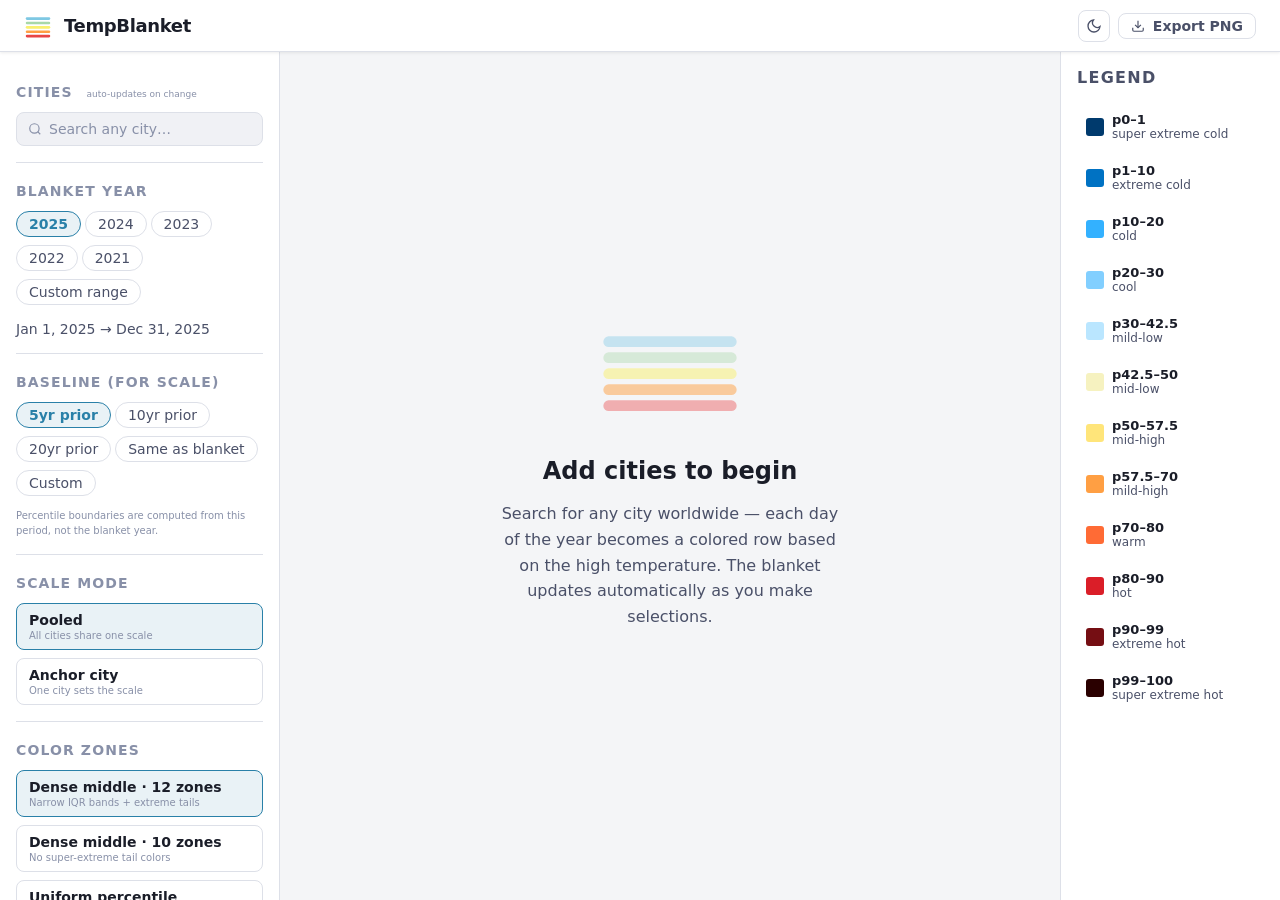
==== commit 983e607c: "improve temp blanket ux" ====
--- a/roles/temperature-blanket/files/index.html
+++ b/roles/temperature-blanket/files/index.html
@@ -54,8 +54,6 @@
             </div>
             <div class="search-results hidden" id="search-results"></div>
           </div>
-          <div class="city-chips" id="city-chips"></div>
-          <p class="hint-text" id="city-hint">Search any city — blanket updates automatically</p>
         </section>
 
         <!-- Date range -->
--- a/roles/temperature-blanket/files/styles.css
+++ b/roles/temperature-blanket/files/styles.css
@@ -706,8 +706,8 @@
   flex-shrink: 0;
 }
 .month-label-item {
-  font-size: 9px;
-  color: var(--color-text-3);
+  font-size: 12px;
+  color: var(--color-text-2);
   line-height: 1;
   white-space: nowrap;
 }
@@ -765,14 +765,16 @@
 .legend-item.highlighted { background: var(--color-surface-2); border-color: var(--color-border-2); }
 .legend-item.dimmed { opacity: 0.35; }
 .legend-swatch {
-  width: 14px;
-  height: 14px;
+  width: 18px;
+  height: 18px;
   border-radius: 3px;
   flex-shrink: 0;
 }
 .legend-info { flex: 1; min-width: 0; }
-.legend-range { font-size: 10px; font-weight: 600; color: var(--color-text); display: block; }
-.legend-name { font-size: 9px; color: var(--color-text-3); display: block; }
+.legend-range { font-size: 13px; font-weight: 600; color: var(--color-text); display: block; }
+.legend-name { font-size: 12px; color: var(--color-text-2); display: block; }
+
+.legend-panel .section-title { font-size: var(--text-sm); color: var(--color-text-2); }
 
 /* ── Stats ───────────────────────────────────────────────── */
 .stats-title {
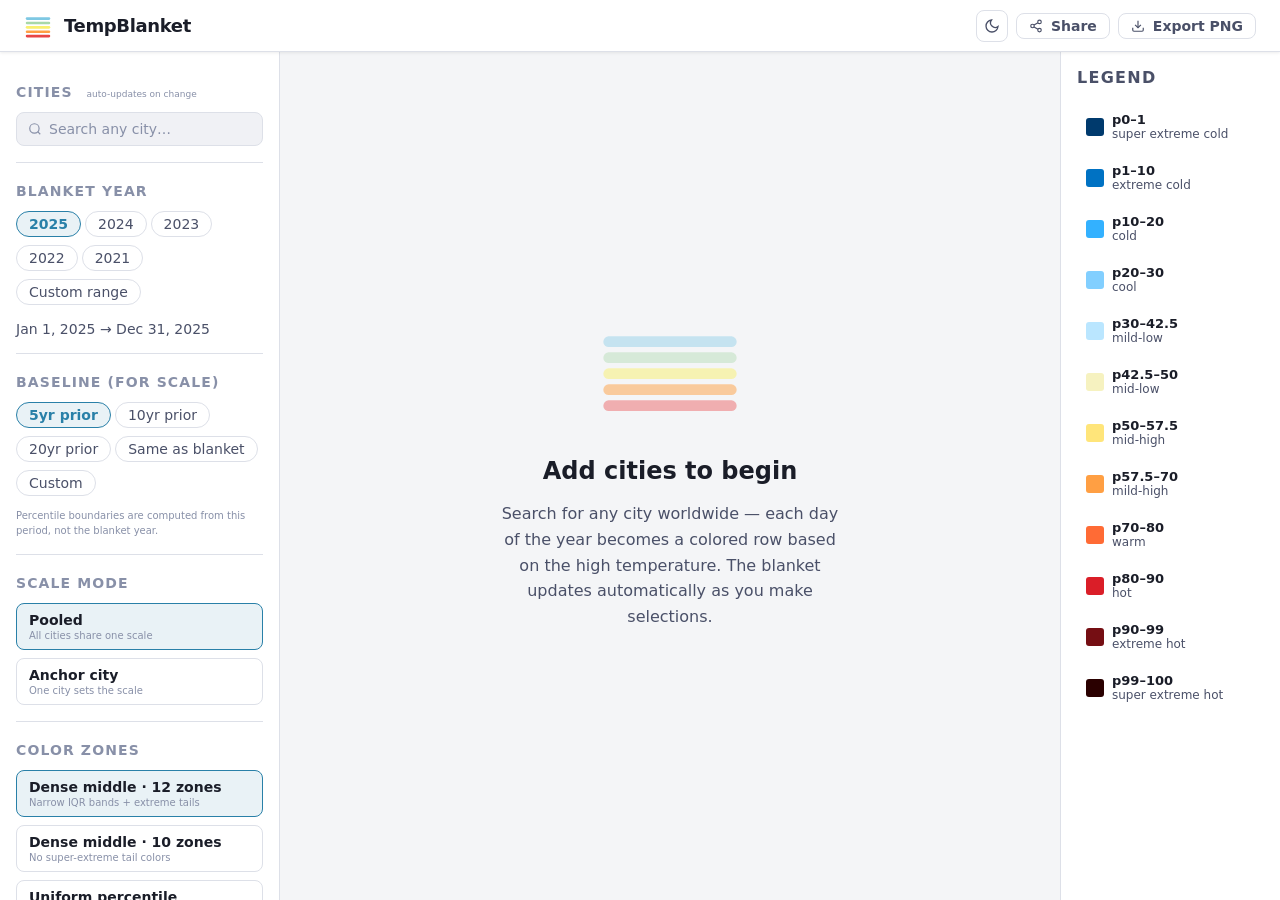
==== commit 8aa3beb9: "simplify location and add memory to the app" ====
--- a/roles/temperature-blanket/files/index.html
+++ b/roles/temperature-blanket/files/index.html
@@ -27,6 +27,10 @@
         <svg class="icon-sun" viewBox="0 0 24 24" fill="none" stroke="currentColor" stroke-width="2"><circle cx="12" cy="12" r="5"/><line x1="12" y1="1" x2="12" y2="3"/><line x1="12" y1="21" x2="12" y2="23"/><line x1="4.22" y1="4.22" x2="5.64" y2="5.64"/><line x1="18.36" y1="18.36" x2="19.78" y2="19.78"/><line x1="1" y1="12" x2="3" y2="12"/><line x1="21" y1="12" x2="23" y2="12"/><line x1="4.22" y1="19.78" x2="5.64" y2="18.36"/><line x1="18.36" y1="5.64" x2="19.78" y2="4.22"/></svg>
         <svg class="icon-moon" viewBox="0 0 24 24" fill="none" stroke="currentColor" stroke-width="2"><path d="M21 12.79A9 9 0 1 1 11.21 3 7 7 0 0 0 21 12.79z"/></svg>
       </button>
+      <button class="btn btn-ghost btn-sm" id="btn-share" data-testid="button-share" title="Copy shareable link">
+        <svg viewBox="0 0 24 24" fill="none" stroke="currentColor" stroke-width="2" class="btn-icon-left"><circle cx="18" cy="5" r="3"/><circle cx="6" cy="12" r="3"/><circle cx="18" cy="19" r="3"/><line x1="8.59" y1="13.51" x2="15.42" y2="17.49"/><line x1="15.41" y1="6.51" x2="8.59" y2="10.49"/></svg>
+        <span id="share-label">Share</span>
+      </button>
       <button class="btn btn-ghost btn-sm" id="btn-download" data-testid="button-download">
         <svg viewBox="0 0 24 24" fill="none" stroke="currentColor" stroke-width="2" class="btn-icon-left"><path d="M21 15v4a2 2 0 01-2 2H5a2 2 0 01-2-2v-4"/><polyline points="7,10 12,15 17,10"/><line x1="12" y1="15" x2="12" y2="3"/></svg>
         Export PNG
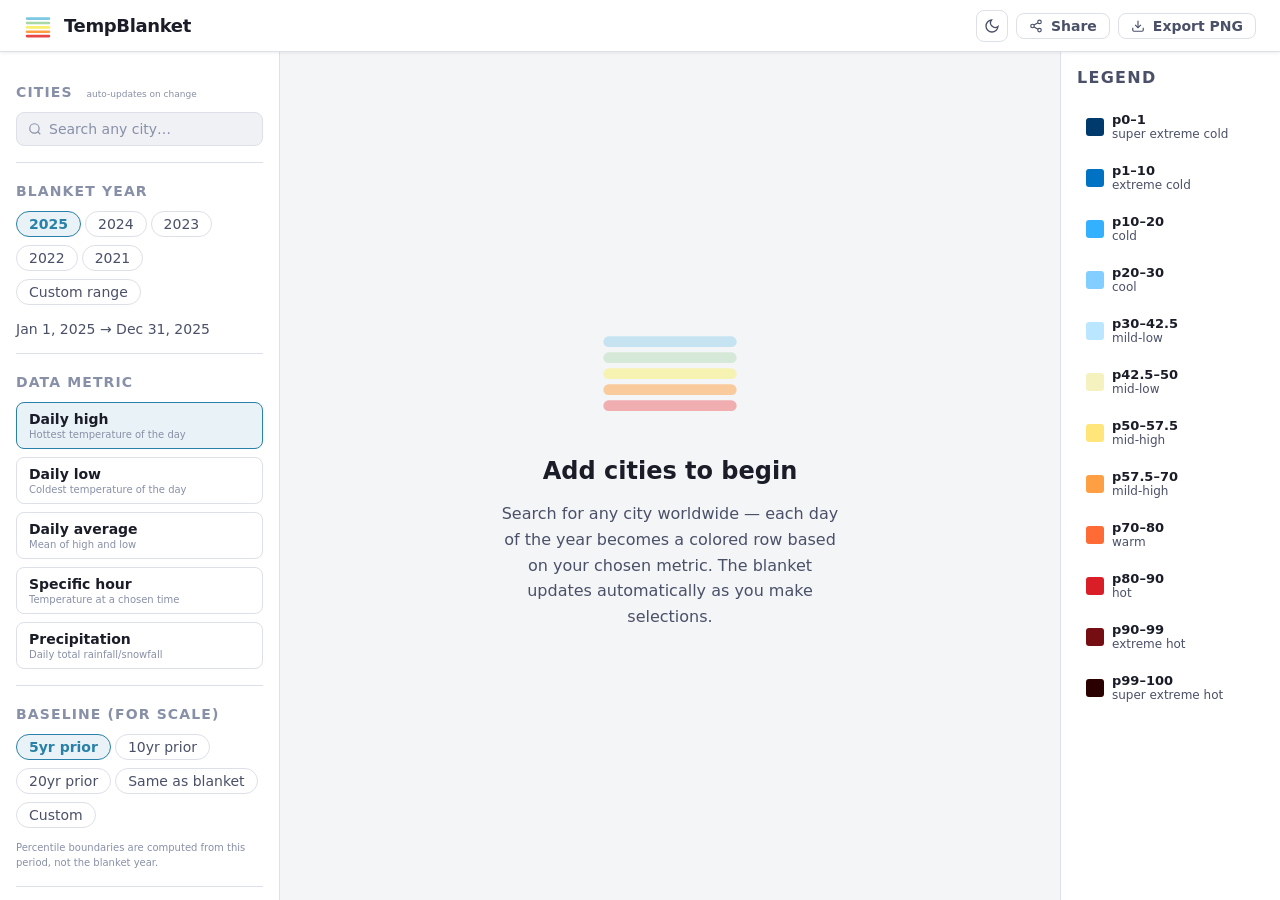
==== commit 56b36b58: "improve temp blanket options" ====
--- a/roles/temperature-blanket/files/index.html
+++ b/roles/temperature-blanket/files/index.html
@@ -79,6 +79,51 @@
           <span class="date-range-text" id="date-range-text"></span>
         </section>
 
+        <!-- Data metric -->
+        <section class="control-section">
+          <h2 class="section-title">Data Metric</h2>
+          <div class="radio-group">
+            <label class="radio-option">
+              <input type="radio" name="metric" value="high" checked />
+              <span class="radio-label">
+                <span class="radio-title">Daily high</span>
+                <span class="radio-desc">Hottest temperature of the day</span>
+              </span>
+            </label>
+            <label class="radio-option">
+              <input type="radio" name="metric" value="low" />
+              <span class="radio-label">
+                <span class="radio-title">Daily low</span>
+                <span class="radio-desc">Coldest temperature of the day</span>
+              </span>
+            </label>
+            <label class="radio-option">
+              <input type="radio" name="metric" value="mean" />
+              <span class="radio-label">
+                <span class="radio-title">Daily average</span>
+                <span class="radio-desc">Mean of high and low</span>
+              </span>
+            </label>
+            <label class="radio-option radio-option-hourly">
+              <input type="radio" name="metric" value="hourly" />
+              <span class="radio-label">
+                <span class="radio-title">Specific hour</span>
+                <span class="radio-desc">Temperature at a chosen time</span>
+              </span>
+              <div class="hidden hour-picker-row" id="hour-picker-row">
+                <select class="input" id="hour-picker"></select>
+              </div>
+            </label>
+            <label class="radio-option">
+              <input type="radio" name="metric" value="precip" />
+              <span class="radio-label">
+                <span class="radio-title">Precipitation</span>
+                <span class="radio-desc">Daily total rainfall/snowfall</span>
+              </span>
+            </label>
+          </div>
+        </section>
+
         <!-- Baseline -->
         <section class="control-section">
           <h2 class="section-title">Baseline (for scale)</h2>
@@ -206,7 +251,10 @@
           </label>
         </section>
 
-        <!-- spacer -->
+        <!-- Reset -->
+        <section class="control-section">
+          <button class="btn btn-ghost btn-sm btn-full btn-danger" id="btn-reset" title="Clear saved state and start fresh">Reset All Settings</button>
+        </section>
 
       </div>
     </aside>
@@ -236,7 +284,7 @@
           </svg>
         </div>
         <h2 class="empty-title">Add cities to begin</h2>
-        <p class="empty-desc">Search for any city worldwide — each day of the year becomes a colored row based on the high temperature. The blanket updates automatically as you make selections.</p>
+        <p class="empty-desc">Search for any city worldwide — each day of the year becomes a colored row based on your chosen metric. The blanket updates automatically as you make selections.</p>
       </div>
 
       <!-- Error state -->
@@ -325,6 +373,10 @@
       <div class="popover-label">Zone Scheme</div>
       <div class="popover-zones" id="popover-zones"></div>
     </div>
+    <div class="popover-section">
+      <div class="popover-label">Data Metric</div>
+      <div class="popover-metric" id="popover-metric"></div>
+    </div>
     <button class="btn btn-ghost btn-sm btn-full" id="popover-reset">Reset to global defaults</button>
   </div>
 
--- a/roles/temperature-blanket/files/styles.css
+++ b/roles/temperature-blanket/files/styles.css
@@ -517,6 +517,8 @@
 .btn-icon svg { width: 16px; height: 16px; }
 .btn-icon-left { width: 14px; height: 14px; }
 .btn-full { width: 100%; }
+.btn-danger { color: var(--color-text-3); }
+.btn-danger:hover { color: #e05555; border-color: #e05555; background: rgba(224,85,85,0.08); }
 
 /* ── Generate button ─────────────────────────────────────── */
 .generate-wrap { padding: var(--space-4) 0 var(--space-2); }
@@ -676,7 +678,11 @@
   flex-shrink: 0;
 }
 
-.blanket-city-col { display: flex; flex-direction: column; align-items: center; }
+.blanket-city-col { display: flex; flex-direction: column; align-items: center; transition: opacity 0.15s; }
+.blanket-city-col.is-dragging { opacity: 0.35; }
+.blanket-city-col.drag-over { outline: 2px dashed var(--color-accent); outline-offset: -2px; border-radius: var(--radius-md); }
+.col-header[draggable="true"] { cursor: grab; }
+.col-header[draggable="true"]:active { cursor: grabbing; }
 .blanket-city-label {
   font-size: var(--text-xs);
   font-weight: 700;
@@ -714,6 +720,7 @@
 
 .city-canvas {
   display: block;
+  width: 100%;
   cursor: crosshair;
   border-radius: var(--radius-sm);
 }
@@ -750,6 +757,15 @@
 .legend-panel::-webkit-scrollbar-thumb { background: var(--color-border-2); border-radius: var(--radius-full); }
 
 .legend-items { display: flex; flex-direction: column; gap: var(--space-1); }
+
+.legend-group-header {
+  font-size: 12px;
+  font-weight: 600;
+  color: var(--color-text-2);
+  padding: var(--space-2) var(--space-2) var(--space-1);
+  margin-top: var(--space-2);
+}
+.legend-group-header:first-child { margin-top: 0; }
 
 .legend-item {
   display: flex;
@@ -853,6 +869,7 @@
   transition: border-color var(--transition), background var(--transition);
   margin-bottom: 0;
   min-width: 0;
+  overflow: hidden;
 }
 .col-header:hover {
   border-color: var(--color-border-2);
@@ -928,10 +945,10 @@
   border: none;
   color: var(--color-text-3);
   cursor: pointer;
-  font-size: 16px;
+  font-size: 22px;
   line-height: 1;
-  width: 24px;
-  height: 24px;
+  width: 32px;
+  height: 32px;
   display: flex;
   align-items: center;
   justify-content: center;
@@ -1024,6 +1041,8 @@
   flex-direction: column;
   gap: var(--space-1);
 }
+.radio-option-hourly { flex-wrap: wrap; }
+.radio-option-hourly .hour-picker-row { flex-basis: 100%; margin-top: var(--space-2); }
 .radio-option-sm {
   padding: var(--space-1) var(--space-2);
 }
